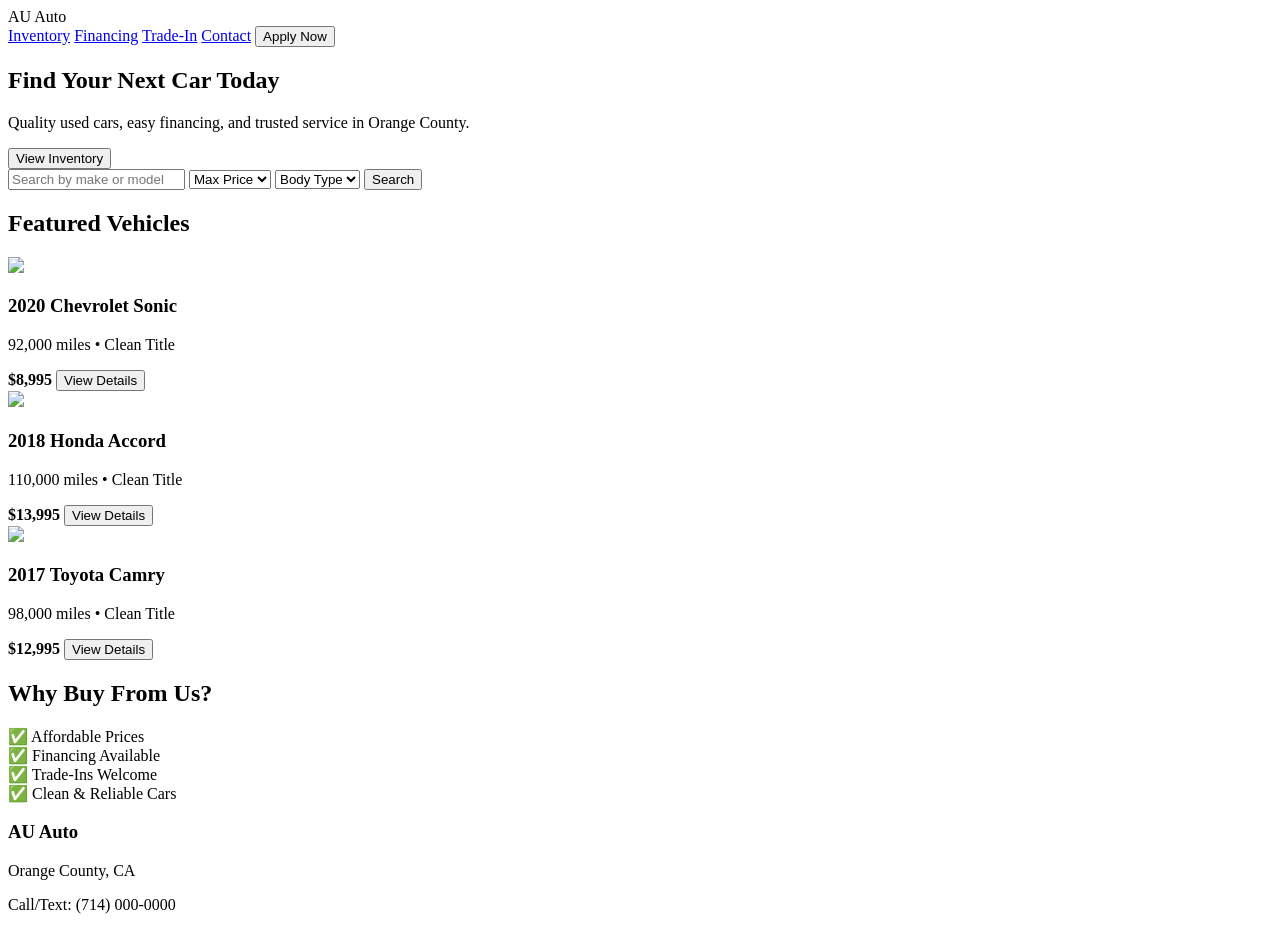
==== index.html @ 330ca629 "Create index.html" ====
<!DOCTYPE html>
<html>
<head>
  <title>AU Auto</title>
  <link rel="stylesheet" href="style.css">
</head>
<body>

<header>
  <div class="logo">AU Auto</div>
  <nav>
    <a href="#">Inventory</a>
    <a href="#">Financing</a>
    <a href="#">Trade-In</a>
    <a href="#">Contact</a>
    <button>Apply Now</button>
  </nav>
</header>

<section class="hero">
  <div>
    <h1>Find Your Next Car Today</h1>
    <p>Quality used cars, easy financing, and trusted service in Orange County.</p>
    <button>View Inventory</button>
  </div>
</section>

<section class="search">
  <input placeholder="Search by make or model">
  <select>
    <option>Max Price</option>
    <option>$10,000</option>
    <option>$15,000</option>
    <option>$20,000</option>
  </select>
  <select>
    <option>Body Type</option>
    <option>Sedan</option>
    <option>SUV</option>
    <option>Truck</option>
  </select>
  <button>Search</button>
</section>

<h2>Featured Vehicles</h2>

<section class="cars">
  <div class="car-card">
    <img src="https://images.unsplash.com/photo-1549317661-bd32c8ce0db2" />
    <h3>2020 Chevrolet Sonic</h3>
    <p>92,000 miles • Clean Title</p>
    <strong>$8,995</strong>
    <button>View Details</button>
  </div>

  <div class="car-card">
    <img src="https://images.unsplash.com/photo-1503376780353-7e6692767b70" />
    <h3>2018 Honda Accord</h3>
    <p>110,000 miles • Clean Title</p>
    <strong>$13,995</strong>
    <button>View Details</button>
  </div>

  <div class="car-card">
    <img src="https://images.unsplash.com/photo-1492144534655-ae79c964c9d7" />
    <h3>2017 Toyota Camry</h3>
    <p>98,000 miles • Clean Title</p>
    <strong>$12,995</strong>
    <button>View Details</button>
  </div>
</section>

<section class="why">
  <h2>Why Buy From Us?</h2>
  <div class="why-boxes">
    <div>✅ Affordable Prices</div>
    <div>✅ Financing Available</div>
    <div>✅ Trade-Ins Welcome</div>
    <div>✅ Clean & Reliable Cars</div>
  </div>
</section>

<footer>
  <h3>AU Auto</h3>
  <p>Orange County, CA</p>
  <p>Call/Text: (714) 000-0000</p>
</footer>

</body>
</html>
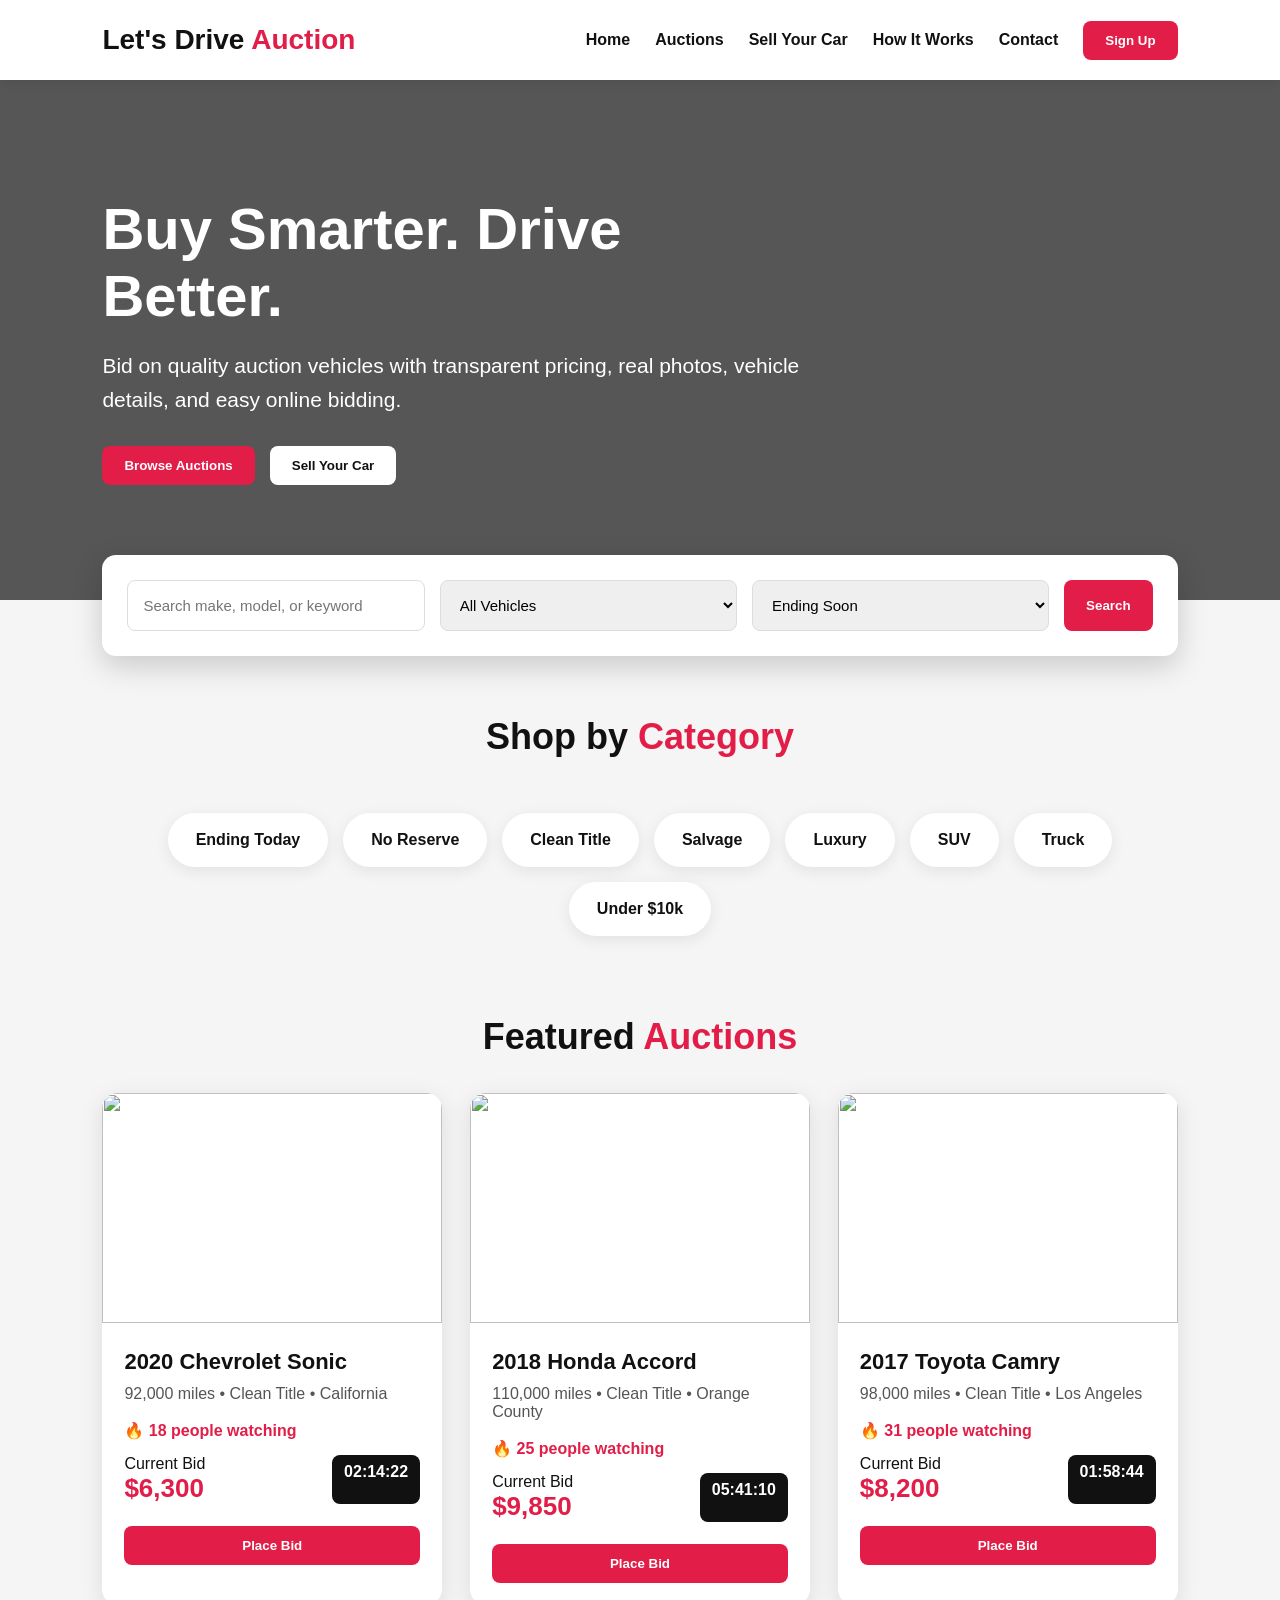
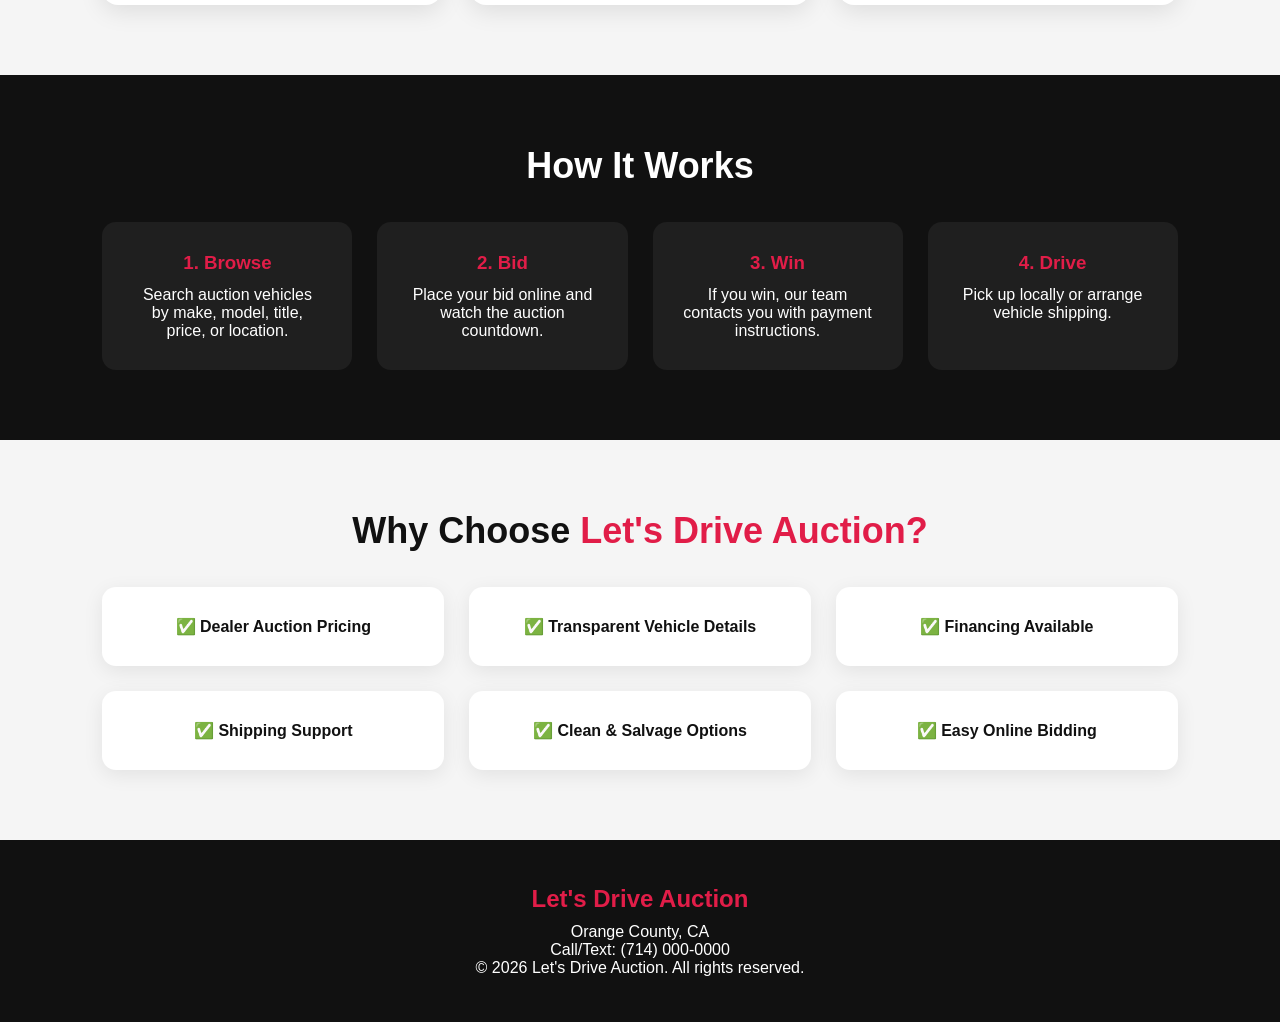
==== commit 17d96fdb: "Update index.html" ====
--- a/index.html
+++ b/index.html
@@ -1,89 +1,467 @@
 <!DOCTYPE html>
-<html>
+<html lang="en">
 <head>
-  <title>AU Auto</title>
-  <link rel="stylesheet" href="style.css">
+  <meta charset="UTF-8" />
+  <meta name="viewport" content="width=device-width, initial-scale=1.0" />
+  <title>Let's Drive Auction</title>
+
+  <style>
+    * {
+      margin: 0;
+      padding: 0;
+      box-sizing: border-box;
+      font-family: Arial, sans-serif;
+    }
+
+    body {
+      background: #f5f5f5;
+      color: #111;
+    }
+
+    header {
+      background: white;
+      height: 80px;
+      padding: 0 8%;
+      display: flex;
+      justify-content: space-between;
+      align-items: center;
+      box-shadow: 0 2px 10px rgba(0,0,0,0.08);
+      position: sticky;
+      top: 0;
+      z-index: 100;
+    }
+
+    .logo {
+      font-size: 28px;
+      font-weight: bold;
+      color: #111;
+    }
+
+    .logo span {
+      color: #e11d48;
+    }
+
+    nav {
+      display: flex;
+      gap: 25px;
+      align-items: center;
+    }
+
+    nav a {
+      text-decoration: none;
+      color: #111;
+      font-weight: bold;
+    }
+
+    .btn {
+      background: #e11d48;
+      color: white;
+      padding: 12px 22px;
+      border: none;
+      border-radius: 8px;
+      font-weight: bold;
+      cursor: pointer;
+    }
+
+    .hero {
+      background: linear-gradient(rgba(0,0,0,.65), rgba(0,0,0,.65)),
+      url("https://images.unsplash.com/photo-1503736334956-4c8f8e92946d") center/cover;
+      height: 520px;
+      color: white;
+      display: flex;
+      align-items: center;
+      padding: 0 8%;
+    }
+
+    .hero-content {
+      max-width: 700px;
+    }
+
+    .hero h1 {
+      font-size: 58px;
+      margin-bottom: 20px;
+    }
+
+    .hero p {
+      font-size: 21px;
+      line-height: 1.6;
+      margin-bottom: 30px;
+    }
+
+    .hero-buttons {
+      display: flex;
+      gap: 15px;
+    }
+
+    .btn-outline {
+      background: white;
+      color: #111;
+    }
+
+    .search-box {
+      background: white;
+      width: 84%;
+      margin: -45px auto 60px;
+      padding: 25px;
+      border-radius: 14px;
+      display: flex;
+      gap: 15px;
+      box-shadow: 0 10px 30px rgba(0,0,0,.18);
+      position: relative;
+    }
+
+    .search-box input,
+    .search-box select {
+      flex: 1;
+      padding: 15px;
+      border: 1px solid #ddd;
+      border-radius: 8px;
+      font-size: 15px;
+    }
+
+    .section-title {
+      text-align: center;
+      font-size: 36px;
+      margin-bottom: 35px;
+    }
+
+    .section-title span {
+      color: #e11d48;
+    }
+
+    .categories {
+      padding: 20px 8% 60px;
+      display: flex;
+      gap: 15px;
+      flex-wrap: wrap;
+      justify-content: center;
+    }
+
+    .category {
+      background: white;
+      padding: 18px 28px;
+      border-radius: 50px;
+      font-weight: bold;
+      box-shadow: 0 4px 15px rgba(0,0,0,.08);
+    }
+
+    .auction-section {
+      padding: 20px 8% 70px;
+    }
+
+    .cars {
+      display: grid;
+      grid-template-columns: repeat(3, 1fr);
+      gap: 28px;
+    }
+
+    .car-card {
+      background: white;
+      border-radius: 16px;
+      overflow: hidden;
+      box-shadow: 0 6px 25px rgba(0,0,0,.1);
+    }
+
+    .car-card img {
+      width: 100%;
+      height: 230px;
+      object-fit: cover;
+    }
+
+    .car-info {
+      padding: 22px;
+    }
+
+    .car-info h3 {
+      font-size: 22px;
+      margin-bottom: 10px;
+    }
+
+    .details {
+      color: #555;
+      margin-bottom: 18px;
+    }
+
+    .bid-row {
+      display: flex;
+      justify-content: space-between;
+      margin-bottom: 12px;
+    }
+
+    .bid-price {
+      color: #e11d48;
+      font-size: 26px;
+      font-weight: bold;
+    }
+
+    .timer {
+      background: #111;
+      color: white;
+      padding: 8px 12px;
+      border-radius: 8px;
+      font-weight: bold;
+    }
+
+    .watching {
+      color: #e11d48;
+      font-weight: bold;
+      margin-bottom: 15px;
+    }
+
+    .car-card .btn {
+      width: 100%;
+      margin-top: 10px;
+    }
+
+    .how {
+      background: #111;
+      color: white;
+      padding: 70px 8%;
+      text-align: center;
+    }
+
+    .steps {
+      display: grid;
+      grid-template-columns: repeat(4, 1fr);
+      gap: 25px;
+      margin-top: 35px;
+    }
+
+    .step {
+      background: #1f1f1f;
+      padding: 30px;
+      border-radius: 14px;
+    }
+
+    .step h3 {
+      color: #e11d48;
+      margin-bottom: 12px;
+    }
+
+    .why {
+      padding: 70px 8%;
+      text-align: center;
+    }
+
+    .why-boxes {
+      display: grid;
+      grid-template-columns: repeat(3, 1fr);
+      gap: 25px;
+      margin-top: 35px;
+    }
+
+    .why-box {
+      background: white;
+      padding: 30px;
+      border-radius: 14px;
+      box-shadow: 0 5px 20px rgba(0,0,0,.08);
+      font-weight: bold;
+    }
+
+    footer {
+      background: #111;
+      color: white;
+      padding: 45px 8%;
+      text-align: center;
+    }
+
+    footer h2 {
+      color: #e11d48;
+      margin-bottom: 10px;
+    }
+
+    @media (max-width: 900px) {
+      nav a {
+        display: none;
+      }
+
+      .hero h1 {
+        font-size: 40px;
+      }
+
+      .search-box {
+        flex-direction: column;
+      }
+
+      .cars,
+      .steps,
+      .why-boxes {
+        grid-template-columns: 1fr;
+      }
+    }
+  </style>
 </head>
+
 <body>
 
 <header>
-  <div class="logo">AU Auto</div>
+  <div class="logo">Let's Drive <span>Auction</span></div>
+
   <nav>
-    <a href="#">Inventory</a>
-    <a href="#">Financing</a>
-    <a href="#">Trade-In</a>
+    <a href="#">Home</a>
+    <a href="#">Auctions</a>
+    <a href="#">Sell Your Car</a>
+    <a href="#">How It Works</a>
     <a href="#">Contact</a>
-    <button>Apply Now</button>
+    <button class="btn">Sign Up</button>
   </nav>
 </header>
 
 <section class="hero">
-  <div>
-    <h1>Find Your Next Car Today</h1>
-    <p>Quality used cars, easy financing, and trusted service in Orange County.</p>
-    <button>View Inventory</button>
+  <div class="hero-content">
+    <h1>Buy Smarter. Drive Better.</h1>
+    <p>
+      Bid on quality auction vehicles with transparent pricing, real photos,
+      vehicle details, and easy online bidding.
+    </p>
+
+    <div class="hero-buttons">
+      <button class="btn">Browse Auctions</button>
+      <button class="btn btn-outline">Sell Your Car</button>
+    </div>
   </div>
 </section>
 
-<section class="search">
-  <input placeholder="Search by make or model">
+<section class="search-box">
+  <input type="text" placeholder="Search make, model, or keyword">
   <select>
-    <option>Max Price</option>
-    <option>$10,000</option>
-    <option>$15,000</option>
-    <option>$20,000</option>
-  </select>
-  <select>
-    <option>Body Type</option>
+    <option>All Vehicles</option>
     <option>Sedan</option>
     <option>SUV</option>
     <option>Truck</option>
+    <option>Luxury</option>
   </select>
-  <button>Search</button>
-</section>
-
-<h2>Featured Vehicles</h2>
-
-<section class="cars">
-  <div class="car-card">
-    <img src="https://images.unsplash.com/photo-1549317661-bd32c8ce0db2" />
-    <h3>2020 Chevrolet Sonic</h3>
-    <p>92,000 miles • Clean Title</p>
-    <strong>$8,995</strong>
-    <button>View Details</button>
+  <select>
+    <option>Ending Soon</option>
+    <option>Ending Today</option>
+    <option>New Arrivals</option>
+    <option>No Reserve</option>
+  </select>
+  <button class="btn">Search</button>
+</section>
+
+<h2 class="section-title">Shop by <span>Category</span></h2>
+
+<section class="categories">
+  <div class="category">Ending Today</div>
+  <div class="category">No Reserve</div>
+  <div class="category">Clean Title</div>
+  <div class="category">Salvage</div>
+  <div class="category">Luxury</div>
+  <div class="category">SUV</div>
+  <div class="category">Truck</div>
+  <div class="category">Under $10k</div>
+</section>
+
+<section class="auction-section">
+  <h2 class="section-title">Featured <span>Auctions</span></h2>
+
+  <div class="cars">
+
+    <div class="car-card">
+      <img src="https://images.unsplash.com/photo-1549317661-bd32c8ce0db2">
+      <div class="car-info">
+        <h3>2020 Chevrolet Sonic</h3>
+        <p class="details">92,000 miles • Clean Title • California</p>
+        <p class="watching">🔥 18 people watching</p>
+
+        <div class="bid-row">
+          <div>
+            <p>Current Bid</p>
+            <div class="bid-price">$6,300</div>
+          </div>
+          <div class="timer">02:14:22</div>
+        </div>
+
+        <button class="btn">Place Bid</button>
+      </div>
+    </div>
+
+    <div class="car-card">
+      <img src="https://images.unsplash.com/photo-1503376780353-7e6692767b70">
+      <div class="car-info">
+        <h3>2018 Honda Accord</h3>
+        <p class="details">110,000 miles • Clean Title • Orange County</p>
+        <p class="watching">🔥 25 people watching</p>
+
+        <div class="bid-row">
+          <div>
+            <p>Current Bid</p>
+            <div class="bid-price">$9,850</div>
+          </div>
+          <div class="timer">05:41:10</div>
+        </div>
+
+        <button class="btn">Place Bid</button>
+      </div>
+    </div>
+
+    <div class="car-card">
+      <img src="https://images.unsplash.com/photo-1492144534655-ae79c964c9d7">
+      <div class="car-info">
+        <h3>2017 Toyota Camry</h3>
+        <p class="details">98,000 miles • Clean Title • Los Angeles</p>
+        <p class="watching">🔥 31 people watching</p>
+
+        <div class="bid-row">
+          <div>
+            <p>Current Bid</p>
+            <div class="bid-price">$8,200</div>
+          </div>
+          <div class="timer">01:58:44</div>
+        </div>
+
+        <button class="btn">Place Bid</button>
+      </div>
+    </div>
+
   </div>
-
-  <div class="car-card">
-    <img src="https://images.unsplash.com/photo-1503376780353-7e6692767b70" />
-    <h3>2018 Honda Accord</h3>
-    <p>110,000 miles • Clean Title</p>
-    <strong>$13,995</strong>
-    <button>View Details</button>
+</section>
+
+<section class="how">
+  <h2 class="section-title">How It Works</h2>
+
+  <div class="steps">
+    <div class="step">
+      <h3>1. Browse</h3>
+      <p>Search auction vehicles by make, model, title, price, or location.</p>
+    </div>
+
+    <div class="step">
+      <h3>2. Bid</h3>
+      <p>Place your bid online and watch the auction countdown.</p>
+    </div>
+
+    <div class="step">
+      <h3>3. Win</h3>
+      <p>If you win, our team contacts you with payment instructions.</p>
+    </div>
+
+    <div class="step">
+      <h3>4. Drive</h3>
+      <p>Pick up locally or arrange vehicle shipping.</p>
+    </div>
   </div>
-
-  <div class="car-card">
-    <img src="https://images.unsplash.com/photo-1492144534655-ae79c964c9d7" />
-    <h3>2017 Toyota Camry</h3>
-    <p>98,000 miles • Clean Title</p>
-    <strong>$12,995</strong>
-    <button>View Details</button>
+</section>
+
+<section class="why">
+  <h2 class="section-title">Why Choose <span>Let's Drive Auction?</span></h2>
+
+  <div class="why-boxes">
+    <div class="why-box">✅ Dealer Auction Pricing</div>
+    <div class="why-box">✅ Transparent Vehicle Details</div>
+    <div class="why-box">✅ Financing Available</div>
+    <div class="why-box">✅ Shipping Support</div>
+    <div class="why-box">✅ Clean & Salvage Options</div>
+    <div class="why-box">✅ Easy Online Bidding</div>
   </div>
 </section>
 
-<section class="why">
-  <h2>Why Buy From Us?</h2>
-  <div class="why-boxes">
-    <div>✅ Affordable Prices</div>
-    <div>✅ Financing Available</div>
-    <div>✅ Trade-Ins Welcome</div>
-    <div>✅ Clean & Reliable Cars</div>
-  </div>
-</section>
-
 <footer>
-  <h3>AU Auto</h3>
+  <h2>Let's Drive Auction</h2>
   <p>Orange County, CA</p>
   <p>Call/Text: (714) 000-0000</p>
+  <p>© 2026 Let's Drive Auction. All rights reserved.</p>
 </footer>
 
 </body>
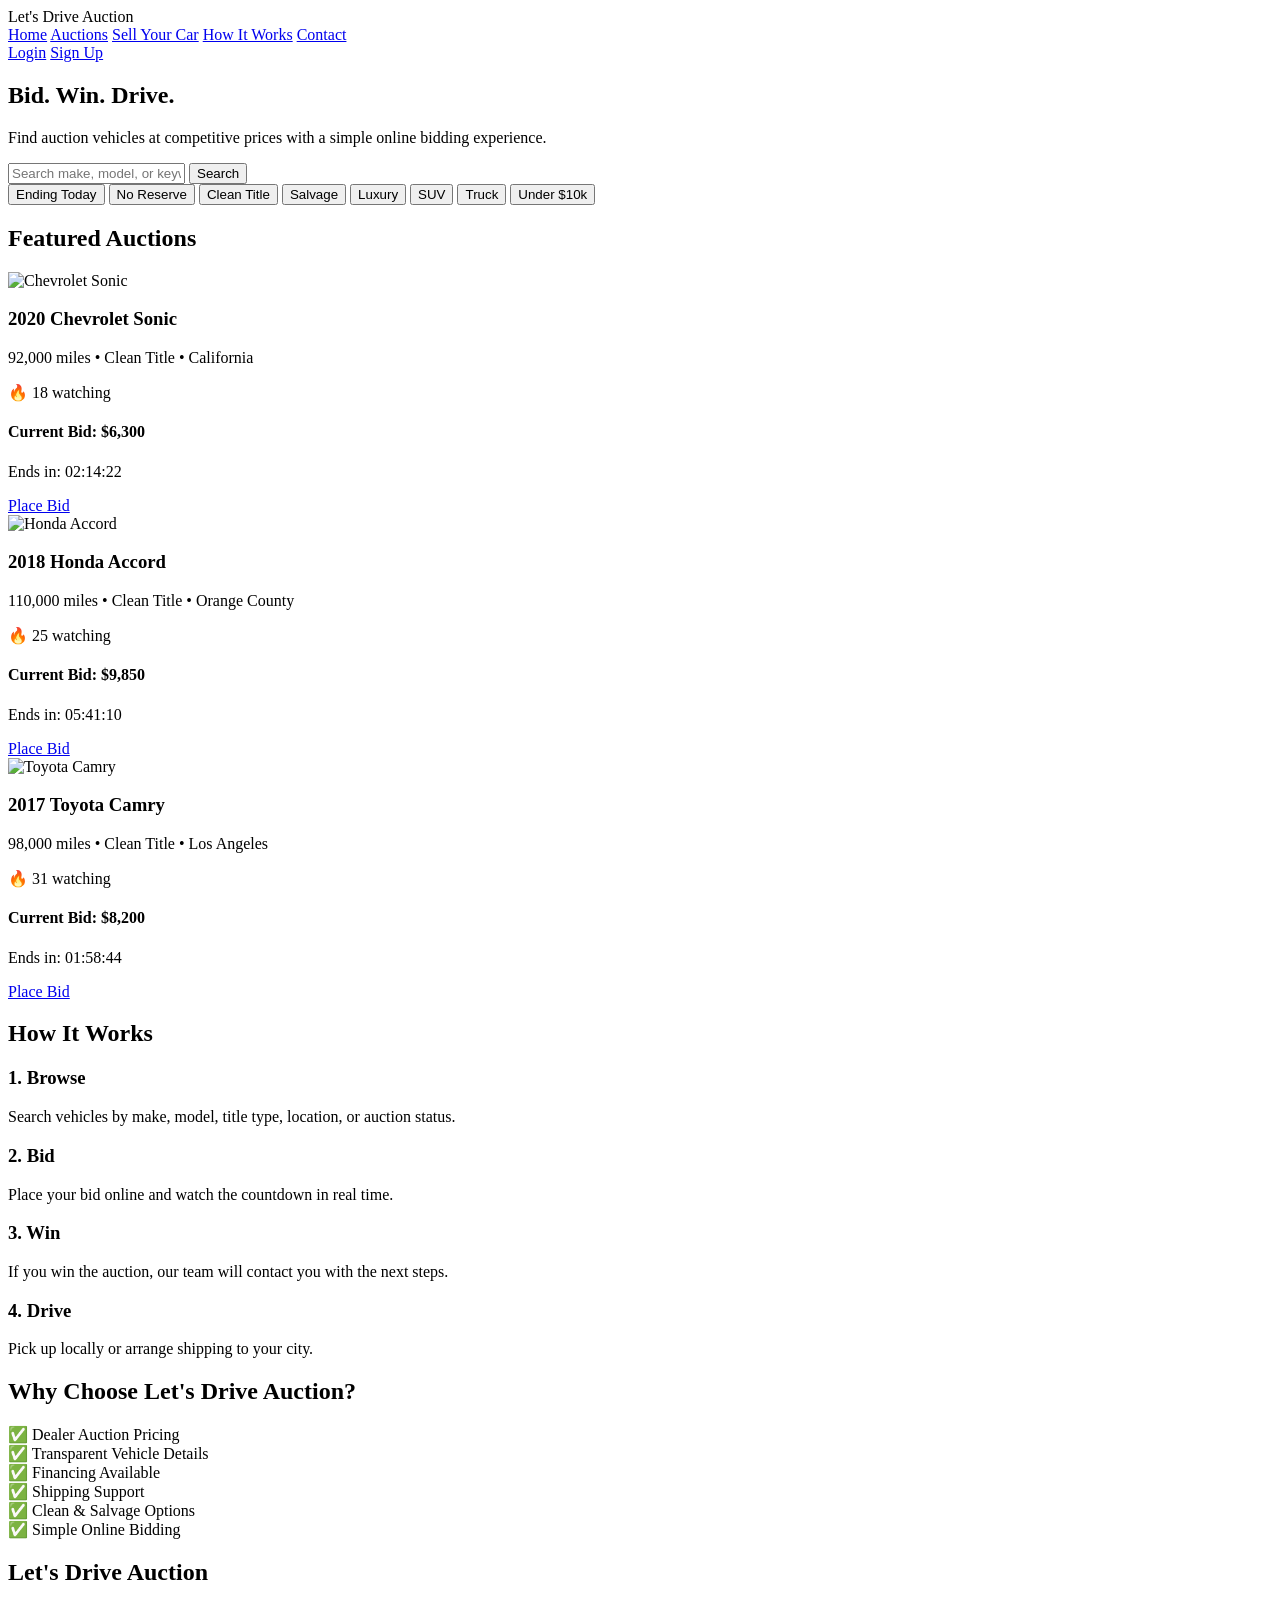
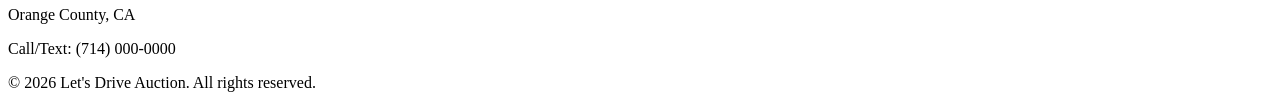
==== commit 8017246d: "Update index.html" ====
--- a/index.html
+++ b/index.html
@@ -1,295 +1,10 @@
 <!DOCTYPE html>
 <html lang="en">
 <head>
-  <meta charset="UTF-8" />
-  <meta name="viewport" content="width=device-width, initial-scale=1.0" />
+  <meta charset="UTF-8">
+  <meta name="viewport" content="width=device-width, initial-scale=1.0">
   <title>Let's Drive Auction</title>
-
-  <style>
-    * {
-      margin: 0;
-      padding: 0;
-      box-sizing: border-box;
-      font-family: Arial, sans-serif;
-    }
-
-    body {
-      background: #f5f5f5;
-      color: #111;
-    }
-
-    header {
-      background: white;
-      height: 80px;
-      padding: 0 8%;
-      display: flex;
-      justify-content: space-between;
-      align-items: center;
-      box-shadow: 0 2px 10px rgba(0,0,0,0.08);
-      position: sticky;
-      top: 0;
-      z-index: 100;
-    }
-
-    .logo {
-      font-size: 28px;
-      font-weight: bold;
-      color: #111;
-    }
-
-    .logo span {
-      color: #e11d48;
-    }
-
-    nav {
-      display: flex;
-      gap: 25px;
-      align-items: center;
-    }
-
-    nav a {
-      text-decoration: none;
-      color: #111;
-      font-weight: bold;
-    }
-
-    .btn {
-      background: #e11d48;
-      color: white;
-      padding: 12px 22px;
-      border: none;
-      border-radius: 8px;
-      font-weight: bold;
-      cursor: pointer;
-    }
-
-    .hero {
-      background: linear-gradient(rgba(0,0,0,.65), rgba(0,0,0,.65)),
-      url("https://images.unsplash.com/photo-1503736334956-4c8f8e92946d") center/cover;
-      height: 520px;
-      color: white;
-      display: flex;
-      align-items: center;
-      padding: 0 8%;
-    }
-
-    .hero-content {
-      max-width: 700px;
-    }
-
-    .hero h1 {
-      font-size: 58px;
-      margin-bottom: 20px;
-    }
-
-    .hero p {
-      font-size: 21px;
-      line-height: 1.6;
-      margin-bottom: 30px;
-    }
-
-    .hero-buttons {
-      display: flex;
-      gap: 15px;
-    }
-
-    .btn-outline {
-      background: white;
-      color: #111;
-    }
-
-    .search-box {
-      background: white;
-      width: 84%;
-      margin: -45px auto 60px;
-      padding: 25px;
-      border-radius: 14px;
-      display: flex;
-      gap: 15px;
-      box-shadow: 0 10px 30px rgba(0,0,0,.18);
-      position: relative;
-    }
-
-    .search-box input,
-    .search-box select {
-      flex: 1;
-      padding: 15px;
-      border: 1px solid #ddd;
-      border-radius: 8px;
-      font-size: 15px;
-    }
-
-    .section-title {
-      text-align: center;
-      font-size: 36px;
-      margin-bottom: 35px;
-    }
-
-    .section-title span {
-      color: #e11d48;
-    }
-
-    .categories {
-      padding: 20px 8% 60px;
-      display: flex;
-      gap: 15px;
-      flex-wrap: wrap;
-      justify-content: center;
-    }
-
-    .category {
-      background: white;
-      padding: 18px 28px;
-      border-radius: 50px;
-      font-weight: bold;
-      box-shadow: 0 4px 15px rgba(0,0,0,.08);
-    }
-
-    .auction-section {
-      padding: 20px 8% 70px;
-    }
-
-    .cars {
-      display: grid;
-      grid-template-columns: repeat(3, 1fr);
-      gap: 28px;
-    }
-
-    .car-card {
-      background: white;
-      border-radius: 16px;
-      overflow: hidden;
-      box-shadow: 0 6px 25px rgba(0,0,0,.1);
-    }
-
-    .car-card img {
-      width: 100%;
-      height: 230px;
-      object-fit: cover;
-    }
-
-    .car-info {
-      padding: 22px;
-    }
-
-    .car-info h3 {
-      font-size: 22px;
-      margin-bottom: 10px;
-    }
-
-    .details {
-      color: #555;
-      margin-bottom: 18px;
-    }
-
-    .bid-row {
-      display: flex;
-      justify-content: space-between;
-      margin-bottom: 12px;
-    }
-
-    .bid-price {
-      color: #e11d48;
-      font-size: 26px;
-      font-weight: bold;
-    }
-
-    .timer {
-      background: #111;
-      color: white;
-      padding: 8px 12px;
-      border-radius: 8px;
-      font-weight: bold;
-    }
-
-    .watching {
-      color: #e11d48;
-      font-weight: bold;
-      margin-bottom: 15px;
-    }
-
-    .car-card .btn {
-      width: 100%;
-      margin-top: 10px;
-    }
-
-    .how {
-      background: #111;
-      color: white;
-      padding: 70px 8%;
-      text-align: center;
-    }
-
-    .steps {
-      display: grid;
-      grid-template-columns: repeat(4, 1fr);
-      gap: 25px;
-      margin-top: 35px;
-    }
-
-    .step {
-      background: #1f1f1f;
-      padding: 30px;
-      border-radius: 14px;
-    }
-
-    .step h3 {
-      color: #e11d48;
-      margin-bottom: 12px;
-    }
-
-    .why {
-      padding: 70px 8%;
-      text-align: center;
-    }
-
-    .why-boxes {
-      display: grid;
-      grid-template-columns: repeat(3, 1fr);
-      gap: 25px;
-      margin-top: 35px;
-    }
-
-    .why-box {
-      background: white;
-      padding: 30px;
-      border-radius: 14px;
-      box-shadow: 0 5px 20px rgba(0,0,0,.08);
-      font-weight: bold;
-    }
-
-    footer {
-      background: #111;
-      color: white;
-      padding: 45px 8%;
-      text-align: center;
-    }
-
-    footer h2 {
-      color: #e11d48;
-      margin-bottom: 10px;
-    }
-
-    @media (max-width: 900px) {
-      nav a {
-        display: none;
-      }
-
-      .hero h1 {
-        font-size: 40px;
-      }
-
-      .search-box {
-        flex-direction: column;
-      }
-
-      .cars,
-      .steps,
-      .why-boxes {
-        grid-template-columns: 1fr;
-      }
-    }
-  </style>
+  <link rel="stylesheet" href="css/style.css">
 </head>
 
 <body>
@@ -298,162 +13,122 @@
   <div class="logo">Let's Drive <span>Auction</span></div>
 
   <nav>
-    <a href="#">Home</a>
-    <a href="#">Auctions</a>
-    <a href="#">Sell Your Car</a>
-    <a href="#">How It Works</a>
-    <a href="#">Contact</a>
-    <button class="btn">Sign Up</button>
+    <a href="index.html">Home</a>
+    <a href="inventory.html">Auctions</a>
+    <a href="sell.html">Sell Your Car</a>
+    <a href="how.html">How It Works</a>
+    <a href="contact.html">Contact</a>
   </nav>
+
+  <div class="auth-buttons">
+    <a href="login.html" class="login-btn">Login</a>
+    <a href="signup.html" class="signup-btn">Sign Up</a>
+  </div>
 </header>
 
 <section class="hero">
-  <div class="hero-content">
-    <h1>Buy Smarter. Drive Better.</h1>
-    <p>
-      Bid on quality auction vehicles with transparent pricing, real photos,
-      vehicle details, and easy online bidding.
-    </p>
+  <div class="hero-text">
+    <h1>Bid. Win. Drive.</h1>
+    <p>Find auction vehicles at competitive prices with a simple online bidding experience.</p>
 
-    <div class="hero-buttons">
-      <button class="btn">Browse Auctions</button>
-      <button class="btn btn-outline">Sell Your Car</button>
+    <div class="hero-search">
+      <input type="text" placeholder="Search make, model, or keyword">
+      <button>Search</button>
     </div>
   </div>
 </section>
 
-<section class="search-box">
-  <input type="text" placeholder="Search make, model, or keyword">
-  <select>
-    <option>All Vehicles</option>
-    <option>Sedan</option>
-    <option>SUV</option>
-    <option>Truck</option>
-    <option>Luxury</option>
-  </select>
-  <select>
-    <option>Ending Soon</option>
-    <option>Ending Today</option>
-    <option>New Arrivals</option>
-    <option>No Reserve</option>
-  </select>
-  <button class="btn">Search</button>
+<section class="categories">
+  <button>Ending Today</button>
+  <button>No Reserve</button>
+  <button>Clean Title</button>
+  <button>Salvage</button>
+  <button>Luxury</button>
+  <button>SUV</button>
+  <button>Truck</button>
+  <button>Under $10k</button>
 </section>
 
-<h2 class="section-title">Shop by <span>Category</span></h2>
+<section class="featured">
+  <h2>Featured Auctions</h2>
 
-<section class="categories">
-  <div class="category">Ending Today</div>
-  <div class="category">No Reserve</div>
-  <div class="category">Clean Title</div>
-  <div class="category">Salvage</div>
-  <div class="category">Luxury</div>
-  <div class="category">SUV</div>
-  <div class="category">Truck</div>
-  <div class="category">Under $10k</div>
-</section>
+  <div class="vehicle-grid">
 
-<section class="auction-section">
-  <h2 class="section-title">Featured <span>Auctions</span></h2>
-
-  <div class="cars">
-
-    <div class="car-card">
-      <img src="https://images.unsplash.com/photo-1549317661-bd32c8ce0db2">
-      <div class="car-info">
+    <div class="vehicle-card">
+      <img src="https://images.unsplash.com/photo-1549317661-bd32c8ce0db2" alt="Chevrolet Sonic">
+      <div class="vehicle-info">
         <h3>2020 Chevrolet Sonic</h3>
-        <p class="details">92,000 miles • Clean Title • California</p>
-        <p class="watching">🔥 18 people watching</p>
-
-        <div class="bid-row">
-          <div>
-            <p>Current Bid</p>
-            <div class="bid-price">$6,300</div>
-          </div>
-          <div class="timer">02:14:22</div>
-        </div>
-
-        <button class="btn">Place Bid</button>
+        <p>92,000 miles • Clean Title • California</p>
+        <p class="watching">🔥 18 watching</p>
+        <h4>Current Bid: $6,300</h4>
+        <p class="timer">Ends in: 02:14:22</p>
+        <a href="vehicle.html" class="bid-btn">Place Bid</a>
       </div>
     </div>
 
-    <div class="car-card">
-      <img src="https://images.unsplash.com/photo-1503376780353-7e6692767b70">
-      <div class="car-info">
+    <div class="vehicle-card">
+      <img src="https://images.unsplash.com/photo-1503376780353-7e6692767b70" alt="Honda Accord">
+      <div class="vehicle-info">
         <h3>2018 Honda Accord</h3>
-        <p class="details">110,000 miles • Clean Title • Orange County</p>
-        <p class="watching">🔥 25 people watching</p>
-
-        <div class="bid-row">
-          <div>
-            <p>Current Bid</p>
-            <div class="bid-price">$9,850</div>
-          </div>
-          <div class="timer">05:41:10</div>
-        </div>
-
-        <button class="btn">Place Bid</button>
+        <p>110,000 miles • Clean Title • Orange County</p>
+        <p class="watching">🔥 25 watching</p>
+        <h4>Current Bid: $9,850</h4>
+        <p class="timer">Ends in: 05:41:10</p>
+        <a href="vehicle.html" class="bid-btn">Place Bid</a>
       </div>
     </div>
 
-    <div class="car-card">
-      <img src="https://images.unsplash.com/photo-1492144534655-ae79c964c9d7">
-      <div class="car-info">
+    <div class="vehicle-card">
+      <img src="https://images.unsplash.com/photo-1492144534655-ae79c964c9d7" alt="Toyota Camry">
+      <div class="vehicle-info">
         <h3>2017 Toyota Camry</h3>
-        <p class="details">98,000 miles • Clean Title • Los Angeles</p>
-        <p class="watching">🔥 31 people watching</p>
-
-        <div class="bid-row">
-          <div>
-            <p>Current Bid</p>
-            <div class="bid-price">$8,200</div>
-          </div>
-          <div class="timer">01:58:44</div>
-        </div>
-
-        <button class="btn">Place Bid</button>
+        <p>98,000 miles • Clean Title • Los Angeles</p>
+        <p class="watching">🔥 31 watching</p>
+        <h4>Current Bid: $8,200</h4>
+        <p class="timer">Ends in: 01:58:44</p>
+        <a href="vehicle.html" class="bid-btn">Place Bid</a>
       </div>
     </div>
 
   </div>
 </section>
 
-<section class="how">
-  <h2 class="section-title">How It Works</h2>
+<section class="how-it-works">
+  <h2>How It Works</h2>
 
   <div class="steps">
     <div class="step">
       <h3>1. Browse</h3>
-      <p>Search auction vehicles by make, model, title, price, or location.</p>
+      <p>Search vehicles by make, model, title type, location, or auction status.</p>
     </div>
 
     <div class="step">
       <h3>2. Bid</h3>
-      <p>Place your bid online and watch the auction countdown.</p>
+      <p>Place your bid online and watch the countdown in real time.</p>
     </div>
 
     <div class="step">
       <h3>3. Win</h3>
-      <p>If you win, our team contacts you with payment instructions.</p>
+      <p>If you win the auction, our team will contact you with the next steps.</p>
     </div>
 
     <div class="step">
       <h3>4. Drive</h3>
-      <p>Pick up locally or arrange vehicle shipping.</p>
+      <p>Pick up locally or arrange shipping to your city.</p>
     </div>
   </div>
 </section>
 
 <section class="why">
-  <h2 class="section-title">Why Choose <span>Let's Drive Auction?</span></h2>
+  <h2>Why Choose Let's Drive Auction?</h2>
 
-  <div class="why-boxes">
-    <div class="why-box">✅ Dealer Auction Pricing</div>
-    <div class="why-box">✅ Transparent Vehicle Details</div>
-    <div class="why-box">✅ Financing Available</div>
-    <div class="why-box">✅ Shipping Support</div>
-    <div class="why-box">✅ Clean & Salvage Options</div>
-    <div class="why-box">✅ Easy Online Bidding</div>
+  <div class="why-grid">
+    <div>✅ Dealer Auction Pricing</div>
+    <div>✅ Transparent Vehicle Details</div>
+    <div>✅ Financing Available</div>
+    <div>✅ Shipping Support</div>
+    <div>✅ Clean & Salvage Options</div>
+    <div>✅ Simple Online Bidding</div>
   </div>
 </section>
 
